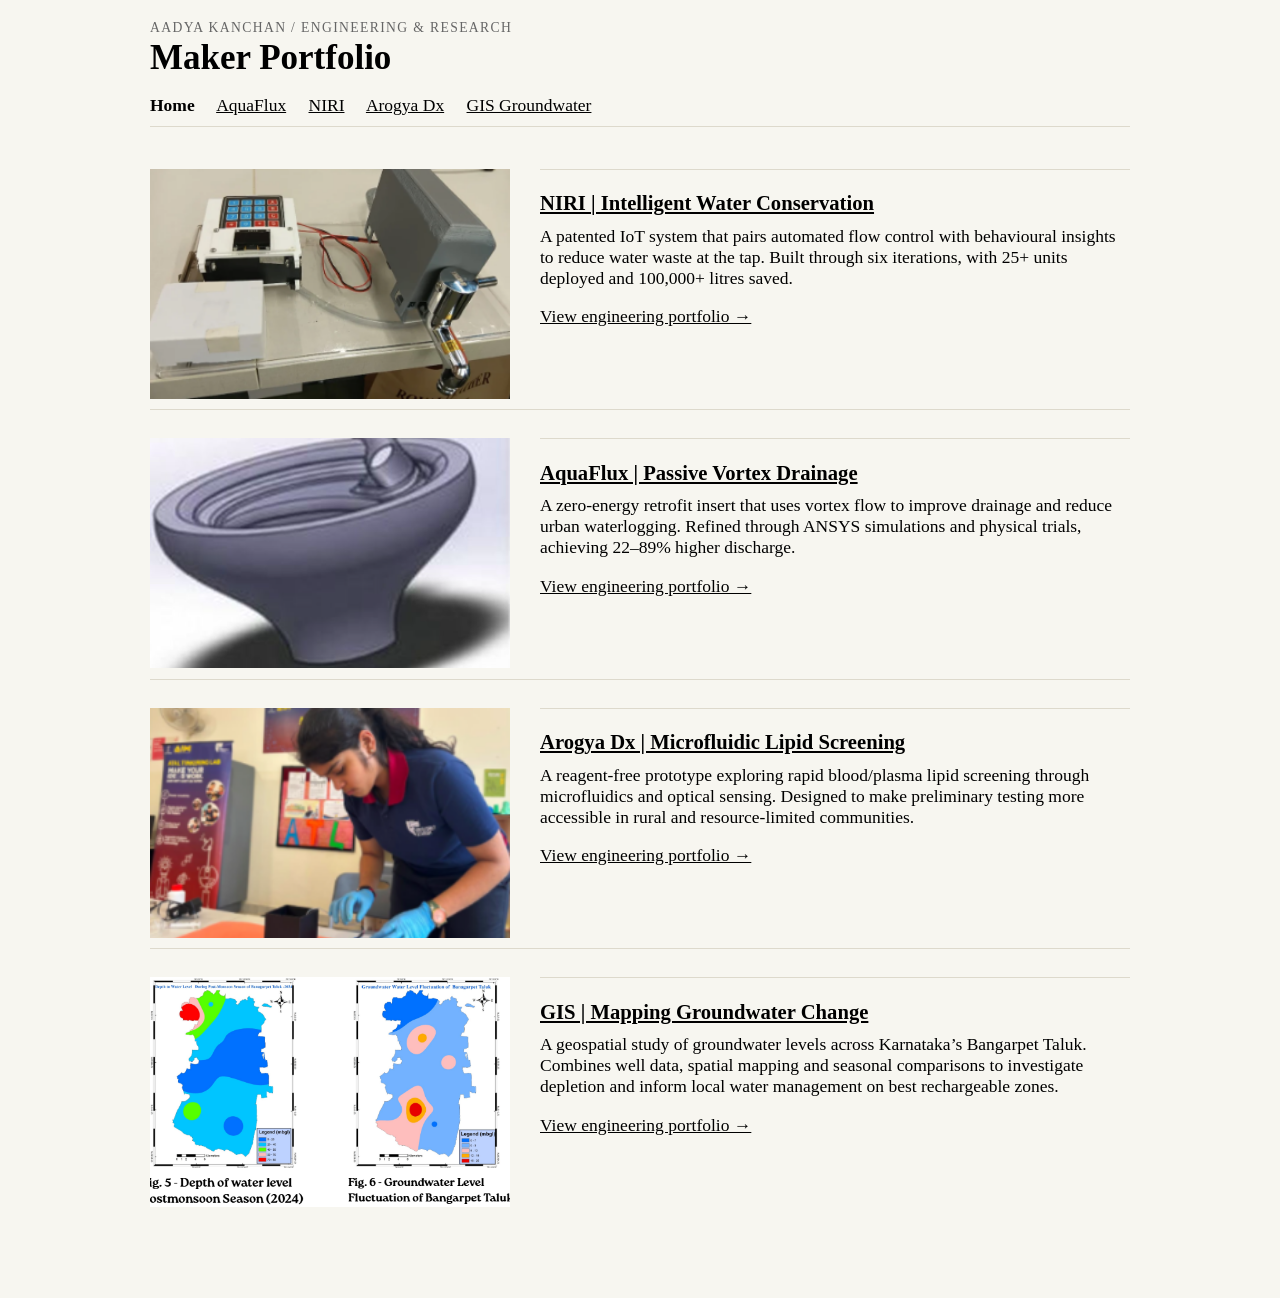
==== index.html @ c274e959 "AquaFlux: make the three Impact photographs one size Two portraits and a landscape cannot line up at" ====
<!DOCTYPE html>
<html lang="en">
<head>
<meta charset="utf-8">
<meta name="viewport" content="width=device-width, initial-scale=1">
<title>Aadya Kanchan &mdash; Maker Portfolio</title>
<link rel="stylesheet" href="paper.css?v=20261022c">
</head>
<body>
<div class="content">

<div class="header" id="top">
<p class="eyebrow">Aadya Kanchan / Engineering &amp; Research</p>
<h1>Maker Portfolio</h1>
</div>
<div class="tabs">
<a href="index.html" class="here">Home</a>
<a href="aquaflux.html">AquaFlux</a>
<a href="niri.html">NIRI</a>
<a href="arogya.html">Arogya Dx</a>
<a href="gis.html">GIS Groundwater</a>
</div>

<div class="card">
<div class="card-row">
<a class="card-pic" href="niri.html"><img src="niri/gear-valve-rig.png" alt="The NIRI device on a test bench: keypad, 3D-printed gears and the ball valve they turn"></a>
<div class="card-text">
<h2><a href="niri.html">NIRI | Intelligent Water Conservation</a></h2>
<p>A patented IoT system that pairs automated flow control with behavioural insights to reduce water waste at the tap. Built through six iterations, with 25+ units deployed and 100,000+ litres saved.</p>
<p><a href="niri.html">View engineering portfolio &rarr;</a></p>
</div>
</div>
</div>

<div class="card">
<div class="card-row">
<a class="card-pic" href="aquaflux.html"><img src="aquaflux/vortex-insert-cad.png" alt="CAD render of the AquaFlux layered vortex insert, a grooved cone with an outlet pipe"></a>
<div class="card-text">
<h2><a href="aquaflux.html">AquaFlux | Passive Vortex Drainage</a></h2>
<p>A zero-energy retrofit insert that uses vortex flow to improve drainage and reduce urban waterlogging. Refined through ANSYS simulations and physical trials, achieving 22&ndash;89% higher discharge.</p>
<p><a href="aquaflux.html">View engineering portfolio &rarr;</a></p>
</div>
</div>
</div>

<div class="card">
<div class="card-row">
<a class="card-pic" href="arogya.html"><img src="arogya/atl-lab-work.png" alt="Working on the device at the Atal Tinkering Lab bench"></a>
<div class="card-text">
<h2><a href="arogya.html">Arogya Dx | Microfluidic Lipid Screening</a></h2>
<p>A reagent-free prototype exploring rapid blood/plasma lipid screening through microfluidics and optical sensing. Designed to make preliminary testing more accessible in rural and resource-limited communities.</p>
<p><a href="arogya.html">View engineering portfolio &rarr;</a></p>
</div>
</div>
</div>

<div class="card">
<div class="card-row">
<a class="card-pic" href="gis.html"><img src="gis/water-level-maps.png" alt="Four interpolated maps of Bangarpet Taluk: depth of water level pre-monsoon 2024, depth post-monsoon 2024, groundwater level fluctuation, and fluctuation shown as rise and fall"></a>
<div class="card-text">
<h2><a href="gis.html">GIS | Mapping Groundwater Change</a></h2>
<p>A geospatial study of groundwater levels across Karnataka&rsquo;s Bangarpet Taluk. Combines well data, spatial mapping and seasonal comparisons to investigate depletion and inform local water management on best rechargeable zones.</p>
<p><a href="gis.html">View engineering portfolio &rarr;</a></p>
</div>
</div>
</div>

</div>
</body>
</html>
---- paper.css ----
/* A plain student page. Default serif, black text, paper background. */

html { background: #f7f6f0; }

body {
  margin: 0;
  padding: 20px 5vw 80px;
  background: #f7f6f0;
  color: #000;
  font-family: serif;
  font-size: 17.5px;
  line-height: normal;
}

.content { max-width: 980px; margin: 0 auto; }

.header { margin-bottom: 0.6em; }
.eyebrow { margin: 0 0 0.15em; font-size: 0.78em; letter-spacing: 0.1em; text-transform: uppercase; color: #666; }
.eyebrow a { color: #666; }
.header h1 { flex: 1; margin: 0; font-size: 2em; }

a, a:visited { color: #000; }
a:hover { text-decoration: none; }

/* Tabs across the top, so every project is one click away. */
.tabs { margin: 0 0 1.8em; padding: 6px 0 10px; border-bottom: 1px solid #ddd9cc; }
.tabs a { margin-right: 18px; white-space: nowrap; }
.tabs a.here { text-decoration: none; font-weight: bold; }

h2 { margin: 1.5em 0 0.5em; padding-top: 1.1em; border-top: 1px solid #ddd9cc; font-size: 1.3em; }
.tabs + h2, .intro + h2 { border-top: 0; padding-top: 0; }
h3 { margin: 1.4em 0 0.4em; font-size: 1.12em; }
h4 { margin: 1.3em 0 0.4em; font-size: 1.05em; font-style: normal; font-weight: bold; letter-spacing: 0.01em; }
p { margin: 0 0 1em; }
ul { margin: 0 0 1em; padding-left: 1.4em; }
li { margin-bottom: 0.3em; }

/* Each government engagement shows its own photograph beside it. */
.gov { max-width: 800px; margin: 0 0 1.2em; }
.govrow { display: flex; gap: 18px; align-items: flex-start; margin: 0 0 16px; }
.govpic { flex: 0 0 180px; display: block; }
.govpic img { display: block; width: 100%; height: 150px; object-fit: cover; }
.govtext { flex: 1 1 0; min-width: 0; }

/* Collaborators shown as logos, the way the NIRI site does it. */
.logos { display: flex; flex-wrap: wrap; align-items: center; gap: 26px 34px; max-width: 800px; margin: 0 0 1.4em; }
.logos img { display: block; height: 46px; width: auto; }

/* The live dashboard figures, carried over from the NIRI site as a plain grid. */
.stats { display: flex; flex-wrap: wrap; gap: 14px; margin: 0 0 1.2em; max-width: 800px; }
.stat { flex: 1 1 200px; background: #fff; border: 1px solid #ddd9cc; padding: 14px 16px 16px; }
.fig { display: block; font-size: 1.6em; line-height: 1.1; }
.lab { display: block; margin-top: 4px; font-size: 0.85em; color: #555; }

/* The three panels from the mathematical-analysis slide, rebuilt as text. */
.boxes { display: flex; gap: 22px; align-items: stretch; margin: 0 0 1.2em; }
.box { flex: 1 1 0; min-width: 0; background: #fff; border: 1px solid #ddd9cc; padding: 14px 18px 16px; }
.box h5 { margin: 0 0 0.5em; font-size: 0.95em; text-align: center; }
.box ul { margin: 0; padding-left: 1.2em; }
.box li { margin-bottom: 0.35em; }
.box p { margin: 0 0 0.5em; }
.box p:last-child { margin-bottom: 0; }
.eq { font-style: italic; }
.rad { border-top: 1px solid #000; padding: 0 2px; }
.features { margin: 0 0 1em; padding-left: 1.4em; }
.features li { margin-bottom: 0.5em; }

/* Pictures sit in rows of equal boxes, two to a row, or three to close an
   odd group, so no picture is ever left alone and every row lines up.
   Each picture shows whole inside its box. */
.row { display: flex; flex-wrap: wrap; gap: 14px; margin: 0 0 14px; align-items: flex-start; max-width: 800px; }
.row .cell { flex: 1 1 0; min-width: 0; }
.row .cell .tile { width: 100%; }
.row .tile { flex: 1 1 0; min-width: 0; display: block; }
.row-1 .tile { flex: 0 1 50%; margin: 0 auto; }
.tile img, .tile video { display: block; width: 100%; height: auto; }
/* a clip sizes from its own frame, never from a poster of another shape */
.tile video { background: #000; }
/* Every picture in a row is given a share of the width in proportion to its own
   shape, so the whole row comes out one height with nothing cropped away. */
/* A row of mixed-shape photographs that should read as one set: equal cells,
   each picture filling its cell. */
.row.square { max-width: none; }
.row.square .cell { flex: 1 1 0; min-width: 0; }
.row.square .tile img { width: 100%; height: 300px; object-fit: cover; }

/* Lab records: three to a row, every note in an identical white cell, so they all
   read at one size. Nothing is cropped - a note just sits inside its cell. */
.row.notes { max-width: 800px; }
.row.notes .cell { flex: 1 1 0; min-width: 0; height: 340px; background: #fff; border: 1px solid #ddd9cc; }
.row.notes .tile { display: block; width: 100%; height: 100%; }
.row.notes img { width: 100%; height: 100%; object-fit: contain; }

/* Wide scans, such as map sheets and lab-record spreads, get the full width. */
.row-full { margin: 0 0 14px; }
.row-full > a { margin: 0 auto; }

/* A picture is just the picture: no box, no border, no white margin around it,
   so it reads as pasted onto the page rather than screenshotted. */
.frame { display: block; width: 300px; }
.caption { max-width: 340px; }

img.scanbig { display: block; width: 100%; height: auto; margin: 0; }


/* Home page: the picture sits beside its text and stretches to exactly the
   height of that text, so the two columns always finish on the same line. */
.side { display: flex; align-items: flex-start; gap: 30px; margin: 0 0 1.8em; }
.side .words { flex: 1 1 auto; min-width: 0; }
.side .words p:last-child { margin-bottom: 0; }
.side .pic { flex: 0 0 420px; display: flex; flex-direction: column; }
/* flex-basis 0 so the picture takes the height the text gives it,
   rather than the row growing to the picture's own height. */
.side .frame { width: 100%; height: auto; flex: 0 0 auto; }
.side .pic { overflow: hidden; }
.side .caption { width: 100%; max-width: none; margin-top: 6px; }
/* Several pictures beside one block of text: a 2x2 grid in a wider column,
   so the pictures finish close to where the text does. */
.side .pic.stack { flex-basis: 420px; overflow: visible; display: grid; grid-template-columns: 1fr 1fr; gap: 12px 14px; align-content: start; }
.side .pic.stack .frame { flex: none; }
.frame img, .frame video { display: block; width: 100%; height: auto; }
/* a tall picture keeps the column width but not the column height */
.side .frame img, .side .frame video { width: 100%; height: auto; max-height: 480px; object-fit: contain; margin: 0 auto; }

.caption { margin: 6px 0 0; font-size: 0.82em; font-style: italic; }
/* a caption belonging to a whole row sits under it, full width */
.rowcap { flex: 0 0 100%; max-width: none; margin-top: 2px; }

/* Home page: one card per project &mdash; picture on the left, text on the right,
   separated by a rule. */
.card { border-top: 1px solid #ddd9cc; padding: 1.6em 0 0.6em; }
/* the tab bar already draws a rule, so the first card does not repeat it */
.tabs + .card { border-top: 0; padding-top: 0.6em; }
.card-row { display: flex; align-items: flex-start; gap: 30px; }
.card-pic { flex: 0 0 360px; display: block; height: 230px; overflow: hidden; }
/* all four fill the same box, so the pictures themselves match, not just their frames */
.card-pic img { display: block; width: 100%; height: 100%; object-fit: cover; }
.card-text { flex: 1 1 auto; min-width: 0; }
.card-text p:last-child { margin-bottom: 0; }
.label { margin: 0 0 0.3em; font-size: 0.78em; letter-spacing: 0.1em; text-transform: uppercase; color: #666; }
.card h2 { margin: 0 0 0.5em; font-size: 1.18em; }

/* Videos: YouTube Shorts are portrait, so they get a narrow upright frame. */
.video { display: block; width: 100%; max-width: 560px; aspect-ratio: 16 / 9; border: 0; background: #000; margin: 0 0 0.6em; }
.paper { display: block; width: 100%; max-width: 700px; height: 460px; border: 1px solid #ddd9cc; background: #fff; margin: 0 0 0.6em; }
/* the clip is portrait, but a landscape frame uses the row width instead of
   leaving a tall gap beside the text */
.short { display: block; width: 100%; aspect-ratio: 16 / 9; border: 0; background: #000; margin: 0 0 0.8em; }

@media (max-width: 760px) {
  body { padding: 16px 22px 48px; }
  .header { display: block; }
  .header h1 { font-size: 1.6em; margin-bottom: 0.2em; }
  .tabs a { display: inline-block; margin: 0 14px 6px 0; }
  .row { flex-direction: column; }
  .row .tile, .row-1 .tile { flex: none; }
  .side { display: block; }
  .side .pic { margin-top: 10px; }
  .side .pic.stack { grid-template-columns: 1fr; }
  /* A phone is narrower than the fixed frame, so let it shrink to fit. */
  .frame, .caption { width: 100%; max-width: 100%; }
  .frame, .side .frame { flex: none; }
  .govrow { display: block; }
  .govpic { width: 100%; margin-bottom: 8px; }
  .govpic img { height: auto; }
  .boxes { display: block; }
  .box { margin-bottom: 14px; }
  .card-row { display: block; }
  .card-pic { width: 100%; height: auto; margin-bottom: 0.8em; }
}
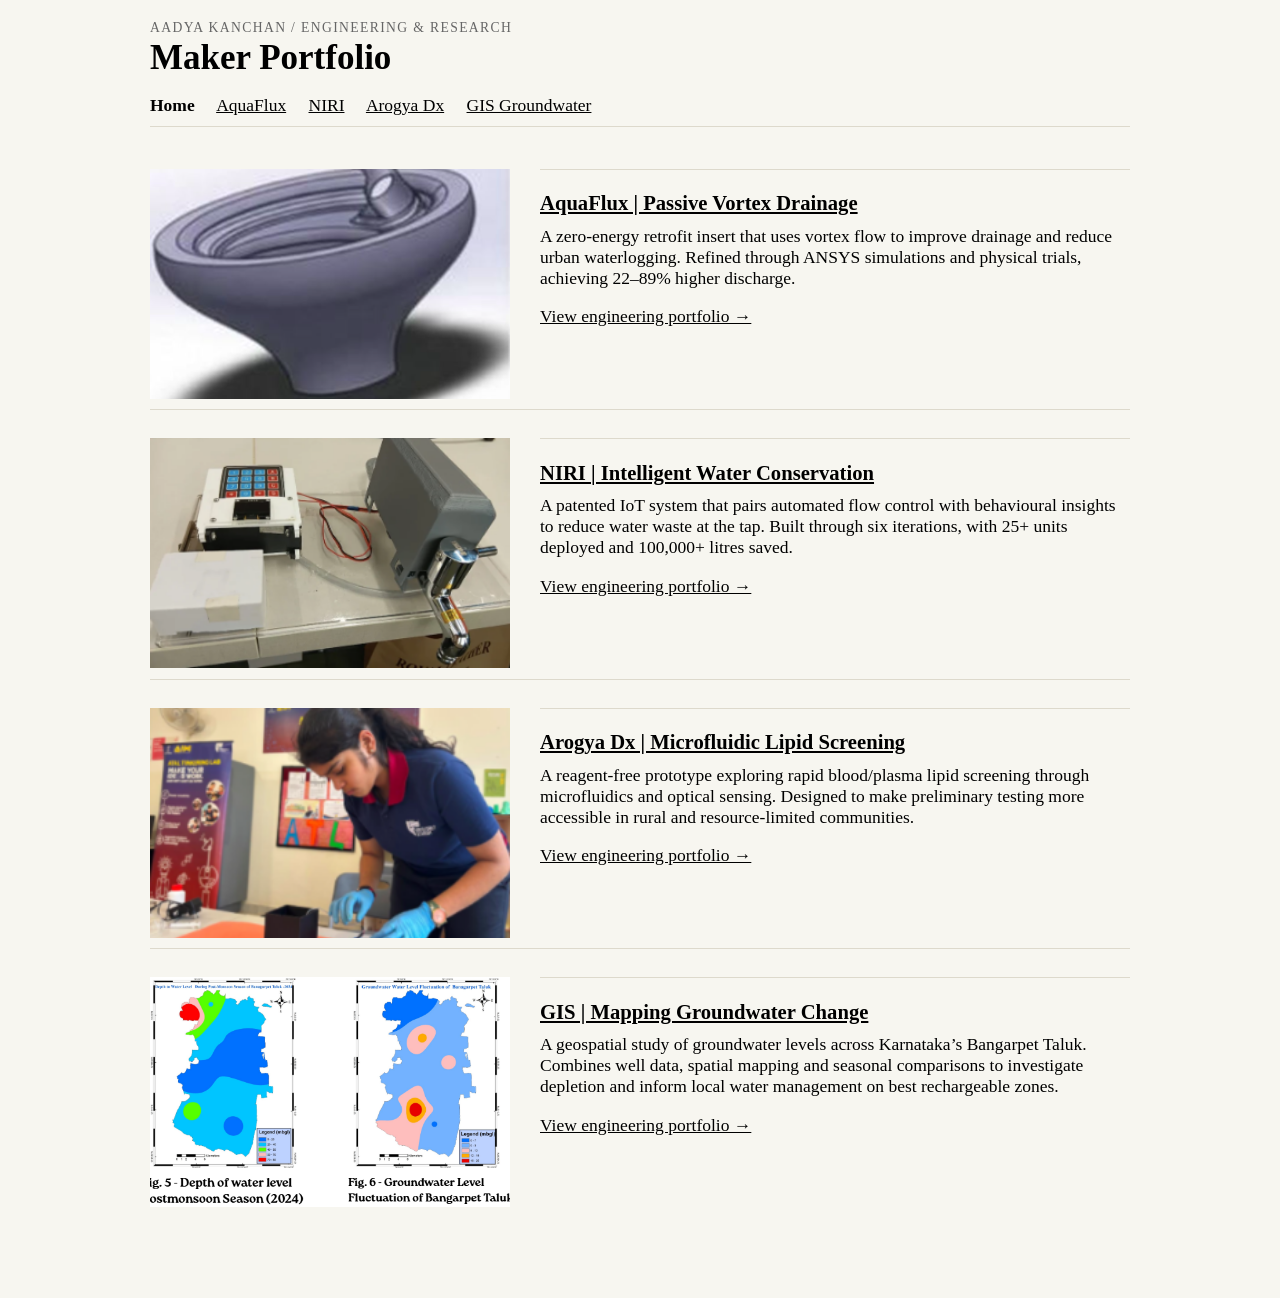
==== commit 3a9e5f71: "Home: put AquaFlux first Order is now AquaFlux, NIRI, Arogya Dx, GIS, matching the tab bar." ====
--- a/index.html
+++ b/index.html
@@ -4,7 +4,7 @@
 <meta charset="utf-8">
 <meta name="viewport" content="width=device-width, initial-scale=1">
 <title>Aadya Kanchan &mdash; Maker Portfolio</title>
-<link rel="stylesheet" href="paper.css?v=20261022c">
+<link rel="stylesheet" href="paper.css?v=20261022i">
 </head>
 <body>
 <div class="content">
@@ -23,22 +23,22 @@
 
 <div class="card">
 <div class="card-row">
-<a class="card-pic" href="niri.html"><img src="niri/gear-valve-rig.png" alt="The NIRI device on a test bench: keypad, 3D-printed gears and the ball valve they turn"></a>
+<a class="card-pic" href="aquaflux.html"><img src="aquaflux/vortex-insert-cad.png" alt="CAD render of the AquaFlux layered vortex insert, a grooved cone with an outlet pipe"></a>
 <div class="card-text">
-<h2><a href="niri.html">NIRI | Intelligent Water Conservation</a></h2>
-<p>A patented IoT system that pairs automated flow control with behavioural insights to reduce water waste at the tap. Built through six iterations, with 25+ units deployed and 100,000+ litres saved.</p>
-<p><a href="niri.html">View engineering portfolio &rarr;</a></p>
+<h2><a href="aquaflux.html">AquaFlux | Passive Vortex Drainage</a></h2>
+<p>A zero-energy retrofit insert that uses vortex flow to improve drainage and reduce urban waterlogging. Refined through ANSYS simulations and physical trials, achieving 22&ndash;89% higher discharge.</p>
+<p><a href="aquaflux.html">View engineering portfolio &rarr;</a></p>
 </div>
 </div>
 </div>
 
 <div class="card">
 <div class="card-row">
-<a class="card-pic" href="aquaflux.html"><img src="aquaflux/vortex-insert-cad.png" alt="CAD render of the AquaFlux layered vortex insert, a grooved cone with an outlet pipe"></a>
+<a class="card-pic" href="niri.html"><img src="niri/gear-valve-rig.png" alt="The NIRI device on a test bench: keypad, 3D-printed gears and the ball valve they turn"></a>
 <div class="card-text">
-<h2><a href="aquaflux.html">AquaFlux | Passive Vortex Drainage</a></h2>
-<p>A zero-energy retrofit insert that uses vortex flow to improve drainage and reduce urban waterlogging. Refined through ANSYS simulations and physical trials, achieving 22&ndash;89% higher discharge.</p>
-<p><a href="aquaflux.html">View engineering portfolio &rarr;</a></p>
+<h2><a href="niri.html">NIRI | Intelligent Water Conservation</a></h2>
+<p>A patented IoT system that pairs automated flow control with behavioural insights to reduce water waste at the tap. Built through six iterations, with 25+ units deployed and 100,000+ litres saved.</p>
+<p><a href="niri.html">View engineering portfolio &rarr;</a></p>
 </div>
 </div>
 </div>
--- a/paper.css
+++ b/paper.css
@@ -42,15 +42,22 @@
 .govpic img { display: block; width: 100%; height: 150px; object-fit: cover; }
 .govtext { flex: 1 1 0; min-width: 0; }
 
+/* Two pictures side by side inside a picture column, sized so they sit level. */
+.pairx { display: flex; gap: 12px; align-items: flex-start; }
+.pairx .s { flex: 1 1 0; min-width: 0; display: block; }
+.pairx .frame { width: 100%; }
+
+/* One upright picture beside two wide ones stacked, both columns ending level. */
+.side .pic.trio { display: flex; flex-direction: row; gap: 12px; align-items: flex-start; }
+.pic.trio .tall { flex: 0 0 227px; }
+.pic.trio .pair { flex: 1 1 0; min-width: 0; display: flex; flex-direction: column; gap: 12px; }
+
 /* Collaborators shown as logos, the way the NIRI site does it. */
-.logos { display: flex; flex-wrap: wrap; align-items: center; gap: 26px 34px; max-width: 800px; margin: 0 0 1.4em; }
-.logos img { display: block; height: 46px; width: auto; }
-
-/* The live dashboard figures, carried over from the NIRI site as a plain grid. */
-.stats { display: flex; flex-wrap: wrap; gap: 14px; margin: 0 0 1.2em; max-width: 800px; }
-.stat { flex: 1 1 200px; background: #fff; border: 1px solid #ddd9cc; padding: 14px 16px 16px; }
-.fig { display: block; font-size: 1.6em; line-height: 1.1; }
-.lab { display: block; margin-top: 4px; font-size: 0.85em; color: #555; }
+.logos { display: flex; flex-wrap: wrap; align-items: center; justify-content: space-between; gap: 26px 34px; margin: 0 0 1.4em; }
+.logos img { display: block; height: 46px; width: auto; max-width: 150px; object-fit: contain; }
+/* press logos sit smaller and in more rows than the collaborator strip */
+.logos.press { justify-content: flex-start; gap: 20px 28px; }
+.logos.press img { height: 34px; max-width: 130px; object-fit: contain; object-position: left center; }
 
 /* The three panels from the mathematical-analysis slide, rebuilt as text. */
 .boxes { display: flex; gap: 22px; align-items: stretch; margin: 0 0 1.2em; }
@@ -68,7 +75,7 @@
 /* Pictures sit in rows of equal boxes, two to a row, or three to close an
    odd group, so no picture is ever left alone and every row lines up.
    Each picture shows whole inside its box. */
-.row { display: flex; flex-wrap: wrap; gap: 14px; margin: 0 0 14px; align-items: flex-start; max-width: 800px; }
+.row { display: flex; flex-wrap: wrap; gap: 14px; margin: 0 0 14px; align-items: flex-start; }
 .row .cell { flex: 1 1 0; min-width: 0; }
 .row .cell .tile { width: 100%; }
 .row .tile { flex: 1 1 0; min-width: 0; display: block; }
@@ -157,6 +164,8 @@
   .side { display: block; }
   .side .pic { margin-top: 10px; }
   .side .pic.stack { grid-template-columns: 1fr; }
+  .side .pic.trio { display: block; }
+  .pic.trio .tall { margin-bottom: 12px; }
   /* A phone is narrower than the fixed frame, so let it shrink to fit. */
   .frame, .caption { width: 100%; max-width: 100%; }
   .frame, .side .frame { flex: none; }
